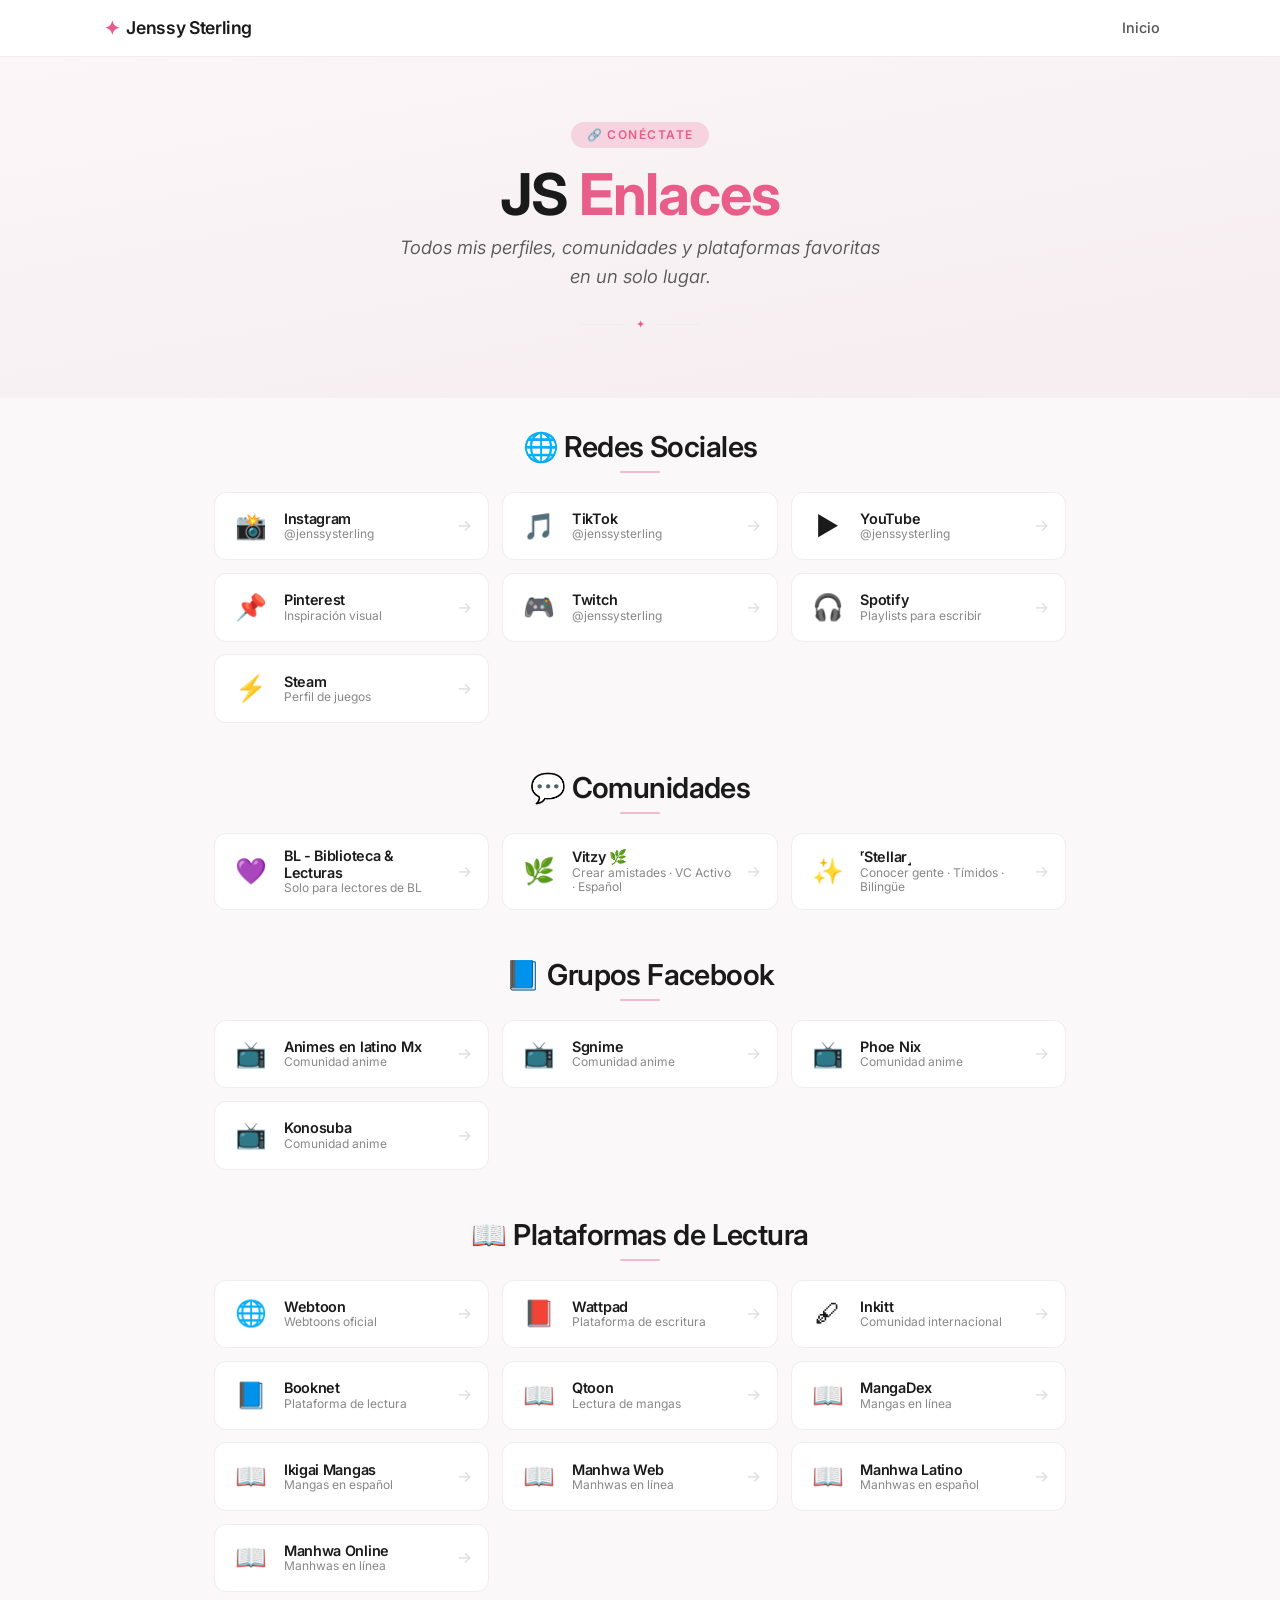
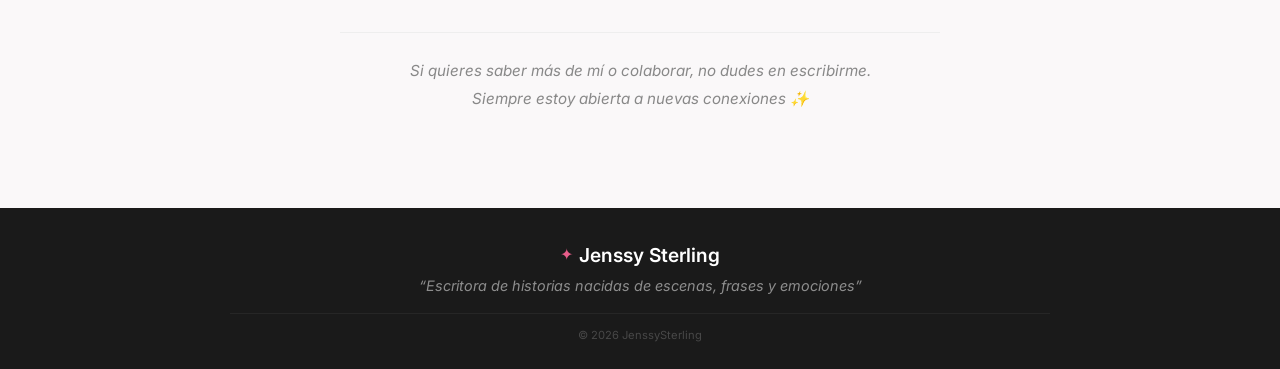
==== jenssyenlaces.html @ d13a1248 "Add files via upload" ====
<!DOCTYPE html>
<html lang="es">
<head>
    <meta charset="UTF-8" />
    <meta name="viewport" content="width=device-width, initial-scale=1.0" />
    <title>Enlaces · Jenssy Sterling</title>

    <!-- Favicon -->
    <link rel="icon" href="images/favicon.svg" type="image/svg+xml" />

    <!-- Google Fonts -->
    <link href="https://fonts.googleapis.com/css2?family=Inter:opsz,wght@14..32,300;14..32,400;14..32,500;14..32,600;14..32,700&family=Playfair+Display:ital,wght@0,400;0,600;0,700;1,400&display=swap" rel="stylesheet" />

    <!-- CSS -->
    <link rel="stylesheet" href="css/jenssyenlaces.css" />
</head>
<body>

    <!-- ==========================================
    NAVEGACIÓN
    ========================================== -->
    <header class="header" role="banner">
        <div class="header-inner">
            <a href="index.html" class="logo">
                <span class="logo-mark">✦</span>
                <span class="logo-name">Jenssy Sterling</span>
            </a>

            <button class="menu-toggle" id="menuToggle" aria-label="Abrir menú">
                <span></span>
                <span></span>
                <span></span>
            </button>

            <nav class="nav" id="mainNav" role="navigation" aria-label="Principal">
                <ul class="nav-list">
                    <li><a href="index.html">Inicio</a></li>
                </ul>
            </nav>
        </div>
    </header>

    <!-- ==========================================
    HERO - ENLACES
    ========================================== -->
    <section class="hero hero-enlaces">
        <div class="hero-content">
            <span class="hero-eyebrow">🔗 Conéctate</span>
            <h1>JS <span class="accent">Enlaces</span></h1>
            <p class="hero-description">
                Todos mis perfiles, comunidades y plataformas favoritas en un solo lugar.
            </p>
            <div class="hero-divider" aria-hidden="true">
                <span></span>
                <span>✦</span>
                <span></span>
            </div>
        </div>
    </section>

    <!-- ==========================================
    CONTENIDO - ENLACES
    ========================================== -->
    <section class="section-enlaces">
        <div class="container">

            <!-- ==========================================
            REDES SOCIALES
            ========================================== -->
            <div class="links-group">
                <h2 class="links-group-title">🌐 Redes Sociales</h2>
                <div class="links-grid">
                    <a href="https://www.instagram.com/jenssysterling/" target="_blank" rel="noopener noreferrer" class="link-card link-instagram">
                        <span class="link-icon">📸</span>
                        <div class="link-info">
                            <h3>Instagram</h3>
                            <p>@jenssysterling</p>
                        </div>
                        <span class="link-arrow">→</span>
                    </a>

                    <a href="https://www.tiktok.com/@jenssysterling" target="_blank" rel="noopener noreferrer" class="link-card link-tiktok">
                        <span class="link-icon">🎵</span>
                        <div class="link-info">
                            <h3>TikTok</h3>
                            <p>@jenssysterling</p>
                        </div>
                        <span class="link-arrow">→</span>
                    </a>

                    <a href="https://www.youtube.com/@jenssysterling" target="_blank" rel="noopener noreferrer" class="link-card link-youtube">
                        <span class="link-icon">▶️</span>
                        <div class="link-info">
                            <h3>YouTube</h3>
                            <p>@jenssysterling</p>
                        </div>
                        <span class="link-arrow">→</span>
                    </a>

                    <a href="https://pin.it/4pqTqiMQb" target="_blank" rel="noopener noreferrer" class="link-card link-pinterest">
                        <span class="link-icon">📌</span>
                        <div class="link-info">
                            <h3>Pinterest</h3>
                            <p>Inspiración visual</p>
                        </div>
                        <span class="link-arrow">→</span>
                    </a>

                    <a href="https://www.twitch.tv/jenssysterling" target="_blank" rel="noopener noreferrer" class="link-card link-twitch">
                        <span class="link-icon">🎮</span>
                        <div class="link-info">
                            <h3>Twitch</h3>
                            <p>@jenssysterling</p>
                        </div>
                        <span class="link-arrow">→</span>
                    </a>

                    <a href="https://open.spotify.com/user/31fdpdenr7m7wddooao5t4zk6hvm?si=e627bb0e46054dc8" target="_blank" rel="noopener noreferrer" class="link-card link-spotify">
                        <span class="link-icon">🎧</span>
                        <div class="link-info">
                            <h3>Spotify</h3>
                            <p>Playlists para escribir</p>
                        </div>
                        <span class="link-arrow">→</span>
                    </a>

                    <a href="https://steamcommunity.com/profiles/76561198737552667/" target="_blank" rel="noopener noreferrer" class="link-card link-steam">
                        <span class="link-icon">⚡</span>
                        <div class="link-info">
                            <h3>Steam</h3>
                            <p>Perfil de juegos</p>
                        </div>
                        <span class="link-arrow">→</span>
                    </a>
                </div>
            </div>

            <!-- ==========================================
            COMUNIDADES DISCORD
            ========================================== -->
            <div class="links-group">
                <h2 class="links-group-title">💬 Comunidades</h2>
                <div class="links-grid">
                    <a href="https://discord.gg/3evseDwzNm" target="_blank" rel="noopener noreferrer" class="link-card link-discord">
                        <span class="link-icon">💜</span>
                        <div class="link-info">
                            <h3>BL - Biblioteca & Lecturas</h3>
                            <p>Solo para lectores de BL</p>
                        </div>
                        <span class="link-arrow">→</span>
                    </a>

                    <a href="https://discord.gg/7qG47PU43" target="_blank" rel="noopener noreferrer" class="link-card link-discord">
                        <span class="link-icon">🌿</span>
                        <div class="link-info">
                            <h3>Vitzy 🌿</h3>
                            <p>Crear amistades · VC Activo · Español</p>
                        </div>
                        <span class="link-arrow">→</span>
                    </a>

                    <a href="https://discord.com/invite/socializar" target="_blank" rel="noopener noreferrer" class="link-card link-discord">
                        <span class="link-icon">✨</span>
                        <div class="link-info">
                            <h3>ʳStellar˼</h3>
                            <p>Conocer gente · Tímidos · Bilingüe</p>
                        </div>
                        <span class="link-arrow">→</span>
                    </a>
                </div>
            </div>

            <!-- ==========================================
            GRUPOS FACEBOOK
            ========================================== -->
            <div class="links-group">
                <h2 class="links-group-title">📘 Grupos Facebook</h2>
                <div class="links-grid">
                    <a href="https://www.facebook.com/profile.php?id=61566806650233" target="_blank" rel="noopener noreferrer" class="link-card link-facebook">
                        <span class="link-icon">📺</span>
                        <div class="link-info">
                            <h3>Animes en latino Mx</h3>
                            <p>Comunidad anime</p>
                        </div>
                        <span class="link-arrow">→</span>
                    </a>

                    <a href="https://www.facebook.com/profile.php?id=61589664973635" target="_blank" rel="noopener noreferrer" class="link-card link-facebook">
                        <span class="link-icon">📺</span>
                        <div class="link-info">
                            <h3>Sgnime</h3>
                            <p>Comunidad anime</p>
                        </div>
                        <span class="link-arrow">→</span>
                    </a>

                    <a href="https://www.facebook.com/profile.php?id=100090453219533" target="_blank" rel="noopener noreferrer" class="link-card link-facebook">
                        <span class="link-icon">📺</span>
                        <div class="link-info">
                            <h3>Phoe Nix</h3>
                            <p>Comunidad anime</p>
                        </div>
                        <span class="link-arrow">→</span>
                    </a>

                    <a href="https://www.facebook.com/profile.php?id=61591386157137" target="_blank" rel="noopener noreferrer" class="link-card link-facebook">
                        <span class="link-icon">📺</span>
                        <div class="link-info">
                            <h3>Konosuba</h3>
                            <p>Comunidad anime</p>
                        </div>
                        <span class="link-arrow">→</span>
                    </a>
                </div>
            </div>

            <!-- ==========================================
            PLATAFORMAS DE LECTURA
            ========================================== -->
            <div class="links-group">
                <h2 class="links-group-title">📖 Plataformas de Lectura</h2>
                <div class="links-grid">
                    <a href="https://www.webtoons.com/es/" target="_blank" rel="noopener noreferrer" class="link-card link-webtoon">
                        <span class="link-icon">🌐</span>
                        <div class="link-info">
                            <h3>Webtoon</h3>
                            <p>Webtoons oficial</p>
                        </div>
                        <span class="link-arrow">→</span>
                    </a>

                    <a href="https://www.wattpad.com/home" target="_blank" rel="noopener noreferrer" class="link-card link-wattpad">
                        <span class="link-icon">📕</span>
                        <div class="link-info">
                            <h3>Wattpad</h3>
                            <p>Plataforma de escritura</p>
                        </div>
                        <span class="link-arrow">→</span>
                    </a>

                    <a href="https://www.inkitt.com/es" target="_blank" rel="noopener noreferrer" class="link-card link-inkitt">
                        <span class="link-icon">🖋</span>
                        <div class="link-info">
                            <h3>Inkitt</h3>
                            <p>Comunidad internacional</p>
                        </div>
                        <span class="link-arrow">→</span>
                    </a>

                    <a href="https://booknet.com/es" target="_blank" rel="noopener noreferrer" class="link-card link-booknet">
                        <span class="link-icon">📘</span>
                        <div class="link-info">
                            <h3>Booknet</h3>
                            <p>Plataforma de lectura</p>
                        </div>
                        <span class="link-arrow">→</span>
                    </a>

                    <a href="https://qtoon.org/" target="_blank" rel="noopener noreferrer" class="link-card link-manga">
                        <span class="link-icon">📖</span>
                        <div class="link-info">
                            <h3>Qtoon</h3>
                            <p>Lectura de mangas</p>
                        </div>
                        <span class="link-arrow">→</span>
                    </a>

                    <a href="https://mangadex.org/" target="_blank" rel="noopener noreferrer" class="link-card link-manga">
                        <span class="link-icon">📖</span>
                        <div class="link-info">
                            <h3>MangaDex</h3>
                            <p>Mangas en línea</p>
                        </div>
                        <span class="link-arrow">→</span>
                    </a>

                    <a href="https://ikigaimangas.com/" target="_blank" rel="noopener noreferrer" class="link-card link-manga">
                        <span class="link-icon">📖</span>
                        <div class="link-info">
                            <h3>Ikigai Mangas</h3>
                            <p>Mangas en español</p>
                        </div>
                        <span class="link-arrow">→</span>
                    </a>

                    <a href="https://manhwaweb.com/" target="_blank" rel="noopener noreferrer" class="link-card link-manga">
                        <span class="link-icon">📖</span>
                        <div class="link-info">
                            <h3>Manhwa Web</h3>
                            <p>Manhwas en línea</p>
                        </div>
                        <span class="link-arrow">→</span>
                    </a>

                    <a href="https://manhwa-latino.com/" target="_blank" rel="noopener noreferrer" class="link-card link-manga">
                        <span class="link-icon">📖</span>
                        <div class="link-info">
                            <h3>Manhwa Latino</h3>
                            <p>Manhwas en español</p>
                        </div>
                        <span class="link-arrow">→</span>
                    </a>

                    <a href="https://manhwa-online.com/" target="_blank" rel="noopener noreferrer" class="link-card link-manga">
                        <span class="link-icon">📖</span>
                        <div class="link-info">
                            <h3>Manhwa Online</h3>
                            <p>Manhwas en línea</p>
                        </div>
                        <span class="link-arrow">→</span>
                    </a>
                </div>
            </div>

            <!-- Mensaje final -->
            <p class="enlaces-message">
                Si quieres saber más de mí o colaborar, no dudes en escribirme. 
                <br>Siempre estoy abierta a nuevas conexiones ✨
            </p>

        </div>
    </section>

    <!-- ==========================================
    FOOTER (simplificado)
    ========================================== -->
    <footer class="footer" role="contentinfo">
        <div class="footer-inner">
            <div class="footer-brand">
                <span class="footer-mark">✦</span>
                <span class="footer-name">Jenssy Sterling</span>
            </div>
            <p class="footer-tagline">
                “Escritora de historias nacidas de escenas, frases y emociones”
            </p>
            <div class="footer-bottom">
                <span>&copy; 2026 JenssySterling</span>
            </div>
        </div>
    </footer>

    <!-- ==========================================
    SCRIPTS
    ========================================== -->
    <script src="js/script.js"></script>
</body>
</html>
---- css/jenssyenlaces.css ----
/* ==========================================
   JENSSY STERLING · ENLACES
   ========================================== */

/* ---------- RESET ---------- */
*,
*::before,
*::after {
    margin: 0;
    padding: 0;
    box-sizing: border-box;
}

html {
    scroll-behavior: smooth;
}

body {
    font-family: 'Inter', -apple-system, BlinkMacSystemFont, 'Segoe UI', Roboto, sans-serif;
    background: #faf8f9;
    color: #1a1a1a;
    line-height: 1.6;
    -webkit-font-smoothing: antialiased;
}

img {
    max-width: 100%;
    display: block;
}

a {
    text-decoration: none;
    color: inherit;
    transition: all 0.3s ease;
}

/* ---------- VARIABLES (ROSADO) ---------- */
:root {
    --primary: #e85d8a;
    --primary-dark: #c94a74;
    --primary-light: #f5d4df;
    --secondary: #b8a0d4;
    --text: #1a1a1a;
    --text-light: #555;
    --text-muted: #888;
    --bg: #faf8f9;
    --bg-card: #ffffff;
    --border: #eee;
    --shadow: 0 8px 30px rgba(0, 0, 0, 0.06);
    --shadow-hover: 0 16px 48px rgba(0, 0, 0, 0.10);
    --radius: 20px;
    --radius-sm: 12px;
    --transition: all 0.25s ease;
}

/* ---------- TIPOGRAFÍA ---------- */
h1,
h2,
h3 {
    font-weight: 600;
    letter-spacing: -0.02em;
    line-height: 1.2;
}

h1 {
    font-size: 3.6rem;
}
h2 {
    font-size: 2rem;
}
h3 {
    font-size: 1.25rem;
}

p {
    color: var(--text-light);
}

/* ---------- CONTENEDOR ---------- */
.container {
    max-width: 900px;
    margin: 0 auto;
    padding: 0 1.5rem;
}

/* ==========================================
   SCROLLBAR PERSONALIZADA
   ========================================== */
::-webkit-scrollbar {
    width: 6px;
    height: 6px;
}

::-webkit-scrollbar-track {
    background: var(--bg);
    border-radius: 3px;
}

::-webkit-scrollbar-thumb {
    background: var(--primary);
    border-radius: 3px;
}

::-webkit-scrollbar-thumb:hover {
    background: var(--primary-dark);
}

/* ==========================================
   HEADER / NAVEGACIÓN
   ========================================== */
.header {
    position: sticky;
    top: 0;
    z-index: 100;
    background: rgba(255, 255, 255, 0.88);
    backdrop-filter: blur(12px);
    -webkit-backdrop-filter: blur(12px);
    border-bottom: 1px solid var(--border);
}

.header-inner {
    max-width: 1120px;
    margin: 0 auto;
    padding: 0.8rem 1.5rem;
    display: flex;
    align-items: center;
    justify-content: space-between;
}

.logo {
    display: flex;
    align-items: center;
    gap: 0.4rem;
    font-weight: 600;
    font-size: 1.1rem;
    color: var(--text);
}

.logo-mark {
    color: var(--primary);
    font-size: 1.2rem;
}

.logo-name {
    letter-spacing: -0.02em;
}

.menu-toggle {
    display: none;
    flex-direction: column;
    gap: 4.5px;
    background: none;
    border: none;
    cursor: pointer;
    padding: 4px;
}

.menu-toggle span {
    width: 26px;
    height: 2px;
    background: var(--text);
    border-radius: 2px;
    transition: var(--transition);
}

.menu-toggle.active span:nth-child(1) {
    transform: rotate(45deg) translate(4.5px, 4.5px);
}
.menu-toggle.active span:nth-child(2) {
    opacity: 0;
}
.menu-toggle.active span:nth-child(3) {
    transform: rotate(-45deg) translate(4.5px, -4.5px);
}

.nav-list {
    list-style: none;
    display: flex;
    align-items: center;
    gap: 0.25rem;
}

.nav-list a {
    padding: 0.4rem 1rem;
    border-radius: 50px;
    font-size: 0.9rem;
    font-weight: 500;
    color: var(--text-light);
    transition: var(--transition);
}

.nav-list a:hover {
    color: var(--text);
    background: var(--bg);
}

/* ==========================================
   HERO - ENLACES (ROSADO)
   ========================================== */
.hero {
    padding: 4rem 1.5rem;
    text-align: center;
    position: relative;
    background: linear-gradient(170deg, #fcf6f8 0%, #f5edf0 100%);
    overflow: hidden;
}

.hero-content {
    position: relative;
    z-index: 2;
    max-width: 640px;
    margin: 0 auto;
}

.hero-eyebrow {
    display: inline-block;
    font-size: 0.75rem;
    font-weight: 600;
    text-transform: uppercase;
    letter-spacing: 0.12em;
    color: var(--primary);
    background: var(--primary-light);
    padding: 0.2rem 1rem;
    border-radius: 50px;
    margin-bottom: 0.75rem;
}

.hero h1 {
    font-size: 3.6rem;
    font-weight: 700;
    color: var(--text);
    margin-bottom: 0.25rem;
}

.hero h1 .accent {
    color: var(--primary);
}

.hero-description {
    font-size: 1.15rem;
    color: var(--text-light);
    max-width: 480px;
    margin: 0 auto;
    font-weight: 350;
    font-style: italic;
}

.hero-divider {
    display: flex;
    align-items: center;
    justify-content: center;
    gap: 0.75rem;
    margin: 1.5rem auto 0;
    width: 120px;
}

.hero-divider span {
    display: block;
    height: 1px;
    background: var(--border);
    flex: 1;
}

.hero-divider span:first-child,
.hero-divider span:last-child {
    flex: 2;
}

.hero-divider span:nth-child(2) {
    flex: 0;
    color: var(--primary);
    font-size: 0.7rem;
    background: none;
    height: auto;
}

.hero-ornaments {
    position: absolute;
    inset: 0;
    pointer-events: none;
    overflow: hidden;
    z-index: 1;
}

.ornament {
    position: absolute;
    font-size: 1.4rem;
    color: var(--primary);
    opacity: 0.10;
    animation: float 8s ease-in-out infinite;
}

@keyframes float {
    0%, 100% { transform: translateY(0) rotate(0deg); }
    50% { transform: translateY(-16px) rotate(4deg); }
}

/* ==========================================
   ENLACES - CONTENIDO PRINCIPAL
   ========================================== */
.section-enlaces {
    padding: 2rem 0 4rem 0;
}

/* Grupos de enlaces */
.links-group {
    margin-bottom: 3rem;
}

.links-group:last-of-type {
    margin-bottom: 0;
}

.links-group-title {
    font-size: 1.8rem;
    color: var(--text);
    text-align: center;
    margin-bottom: 1.2rem;
    font-weight: 600;
    letter-spacing: -0.02em;
}

.links-group-title::after {
    content: '';
    display: block;
    width: 40px;
    height: 2px;
    background: var(--primary);
    margin: 0.4rem auto 0;
    border-radius: 2px;
    opacity: 0.4;
}

/* Grid de enlaces */
.links-grid {
    display: grid;
    grid-template-columns: repeat(auto-fit, minmax(240px, 1fr));
    gap: 0.8rem;
    max-width: 900px;
    margin: 0 auto;
}

/* Tarjeta de enlace */
.link-card {
    display: flex;
    align-items: center;
    gap: 0.8rem;
    padding: 0.8rem 1rem;
    background: var(--bg-card);
    border-radius: var(--radius-sm);
    border: 1px solid var(--border);
    text-decoration: none;
    transition: var(--transition);
}

.link-card:hover {
    transform: translateY(-4px);
    box-shadow: var(--shadow-hover);
    border-color: var(--primary-light);
}

.link-card:hover .link-arrow {
    transform: translateX(4px);
    color: var(--primary);
    opacity: 1;
}

.link-icon {
    font-size: 1.6rem;
    flex-shrink: 0;
    width: 40px;
    text-align: center;
}

.link-info {
    flex: 1;
    min-width: 0;
}

.link-info h3 {
    font-size: 0.9rem;
    font-weight: 600;
    color: var(--text);
    margin: 0;
    line-height: 1.2;
}

.link-info p {
    font-size: 0.75rem;
    color: var(--text-muted);
    margin: 0;
    line-height: 1.2;
}

.link-arrow {
    font-size: 1rem;
    color: var(--text-muted);
    transition: var(--transition);
    flex-shrink: 0;
    opacity: 0.3;
}

/* ==========================================
   COLORES POR PLATAFORMA (HOVER SUTIL)
   ========================================== */

/* Redes Sociales */
.link-instagram:hover {
    border-color: #e1306c;
}
.link-instagram:hover .link-arrow {
    color: #e1306c;
}

.link-tiktok:hover {
    border-color: #FE2C55;
}
.link-tiktok:hover .link-arrow {
    color: #FE2C55;
}

.link-youtube:hover {
    border-color: #FF0000;
}
.link-youtube:hover .link-arrow {
    color: #FF0000;
}

.link-pinterest:hover {
    border-color: #E60023;
}
.link-pinterest:hover .link-arrow {
    color: #E60023;
}

.link-twitch:hover {
    border-color: #9146FF;
}
.link-twitch:hover .link-arrow {
    color: #9146FF;
}

.link-spotify:hover {
    border-color: #1DB954;
}
.link-spotify:hover .link-arrow {
    color: #1DB954;
}

.link-steam:hover {
    border-color: #66c0f4;
}
.link-steam:hover .link-arrow {
    color: #66c0f4;
}

/* Comunidades */
.link-discord:hover {
    border-color: #5865F2;
}
.link-discord:hover .link-arrow {
    color: #5865F2;
}

/* Facebook */
.link-facebook:hover {
    border-color: #1877F2;
}
.link-facebook:hover .link-arrow {
    color: #1877F2;
}

/* Plataformas de Lectura */
.link-webtoon:hover {
    border-color: #00DC64;
}
.link-webtoon:hover .link-arrow {
    color: #00DC64;
}

.link-wattpad:hover {
    border-color: #ff500a;
}
.link-wattpad:hover .link-arrow {
    color: #ff500a;
}

.link-inkitt:hover {
    border-color: #121212;
}
.link-inkitt:hover .link-arrow {
    color: #121212;
}

.link-booknet:hover {
    border-color: #83325a;
}
.link-booknet:hover .link-arrow {
    color: #83325a;
}

.link-manga:hover {
    border-color: var(--primary);
}
.link-manga:hover .link-arrow {
    color: var(--primary);
}

/* ==========================================
   MENSAJE FINAL
   ========================================== */
.enlaces-message {
    text-align: center;
    font-size: 0.95rem;
    color: var(--text-muted);
    max-width: 600px;
    margin: 2.5rem auto 0;
    font-style: italic;
    line-height: 1.8;
    padding-top: 1.5rem;
    border-top: 1px solid var(--border);
}

/* ==========================================
   LÍNEA SEPARADORA (opcional)
   ========================================== */
.section-divider {
    border: none;
    height: 1px;
    background: linear-gradient(to right, transparent, var(--border), transparent);
    max-width: 120px;
    margin: 0 auto;
    opacity: 0.4;
}

.section-divider-icon {
    border: none;
    height: 1px;
    background: linear-gradient(to right, transparent, var(--border) 25%, var(--border) 75%, transparent);
    max-width: 140px;
    margin: 0 auto;
    opacity: 0.3;
    position: relative;
}

.section-divider-icon::after {
    content: '✦';
    position: absolute;
    top: 50%;
    left: 50%;
    transform: translate(-50%, -50%);
    background: var(--bg-card);
    padding: 0 0.6rem;
    color: var(--primary);
    font-size: 0.6rem;
    opacity: 0.5;
}

/* ==========================================
   FOOTER SIMPLIFICADO
   ========================================== */
.footer {
    background: #1a1a1a;
    color: rgba(255, 255, 255, 0.7);
    padding: 2rem 1.5rem 1.5rem;
    text-align: center;
    margin-top: 2rem;
}

.footer-inner {
    max-width: 820px;
    margin: 0 auto;
}

.footer-brand {
    display: flex;
    align-items: center;
    justify-content: center;
    gap: 0.4rem;
    margin-bottom: 0.2rem;
}

.footer-mark {
    color: var(--primary);
    font-size: 1rem;
}

.footer-name {
    font-weight: 600;
    font-size: 1.2rem;
    color: #fff;
}

.footer-tagline {
    font-size: 0.9rem;
    color: rgba(255, 255, 255, 0.5);
    font-style: italic;
    margin-bottom: 1rem;
}

.footer-bottom {
    font-size: 0.7rem;
    color: rgba(255, 255, 255, 0.2);
    display: flex;
    justify-content: center;
    align-items: center;
    flex-wrap: wrap;
    padding-top: 0.8rem;
    border-top: 1px solid rgba(255, 255, 255, 0.05);
}

/* ==========================================
   RESPONSIVE - ENLACES
   ========================================== */

@media (max-width: 820px) {
    .hero h1 {
        font-size: 2.8rem;
    }

    .links-grid {
        grid-template-columns: repeat(auto-fit, minmax(200px, 1fr));
        gap: 0.6rem;
    }

    .links-group-title {
        font-size: 1.6rem;
    }

    .section-divider,
    .section-divider-icon {
        max-width: 80px;
    }

    .section-divider-icon::after {
        font-size: 0.5rem;
        padding: 0 0.3rem;
    }
}

@media (max-width: 640px) {
    .menu-toggle {
        display: flex;
    }

    .nav {
        position: absolute;
        top: 100%;
        left: 0;
        right: 0;
        background: var(--bg-card);
        border-bottom: 1px solid var(--border);
        padding: 1rem 1.5rem;
        display: none;
        box-shadow: var(--shadow);
    }

    .nav.is-open {
        display: block;
    }

    .nav-list {
        flex-direction: column;
        align-items: stretch;
        gap: 0.25rem;
    }

    .nav-list a {
        text-align: center;
        padding: 0.6rem;
        border-radius: var(--radius-sm);
    }

    .hero {
        padding: 3rem 1rem;
    }

    .hero h1 {
        font-size: 2.4rem;
    }

    .hero-description {
        font-size: 1rem;
    }

    .section-enlaces {
        padding: 1.5rem 0 3rem 0;
    }

    .links-group {
        margin-bottom: 2rem;
    }

    .links-group-title {
        font-size: 1.4rem;
        margin-bottom: 1rem;
    }

    .links-grid {
        grid-template-columns: 1fr 1fr;
        gap: 0.6rem;
        max-width: 100%;
    }

    .link-card {
        padding: 0.6rem 0.8rem;
        flex-direction: column;
        text-align: center;
        gap: 0.2rem;
    }

    .link-icon {
        font-size: 1.6rem;
        width: auto;
    }

    .link-info h3 {
        font-size: 0.8rem;
    }

    .link-info p {
        font-size: 0.65rem;
    }

    .link-arrow {
        display: none;
    }

    .link-card:hover {
        transform: translateY(-2px);
    }

    .enlaces-message {
        font-size: 0.85rem;
        margin-top: 1.5rem;
        padding-top: 1rem;
    }

    .footer {
        padding: 1.5rem 1rem 1rem;
        margin-top: 1rem;
    }

    .footer-tagline {
        font-size: 0.75rem;
    }

    .footer-bottom {
        font-size: 0.6rem;
    }

    .section-divider,
    .section-divider-icon {
        max-width: 60px;
    }

    .section-divider-icon::after {
        font-size: 0.4rem;
        padding: 0 0.2rem;
    }
}

@media (max-width: 420px) {
    .hero h1 {
        font-size: 2rem;
    }

    .links-grid {
        grid-template-columns: 1fr;
        max-width: 280px;
        margin: 0 auto;
    }

    .link-card {
        flex-direction: row;
        text-align: left;
        padding: 0.6rem 0.8rem;
    }

    .link-icon {
        font-size: 1.4rem;
        width: 36px;
    }

    .link-arrow {
        display: block;
    }

    .links-group-title {
        font-size: 1.2rem;
    }
}
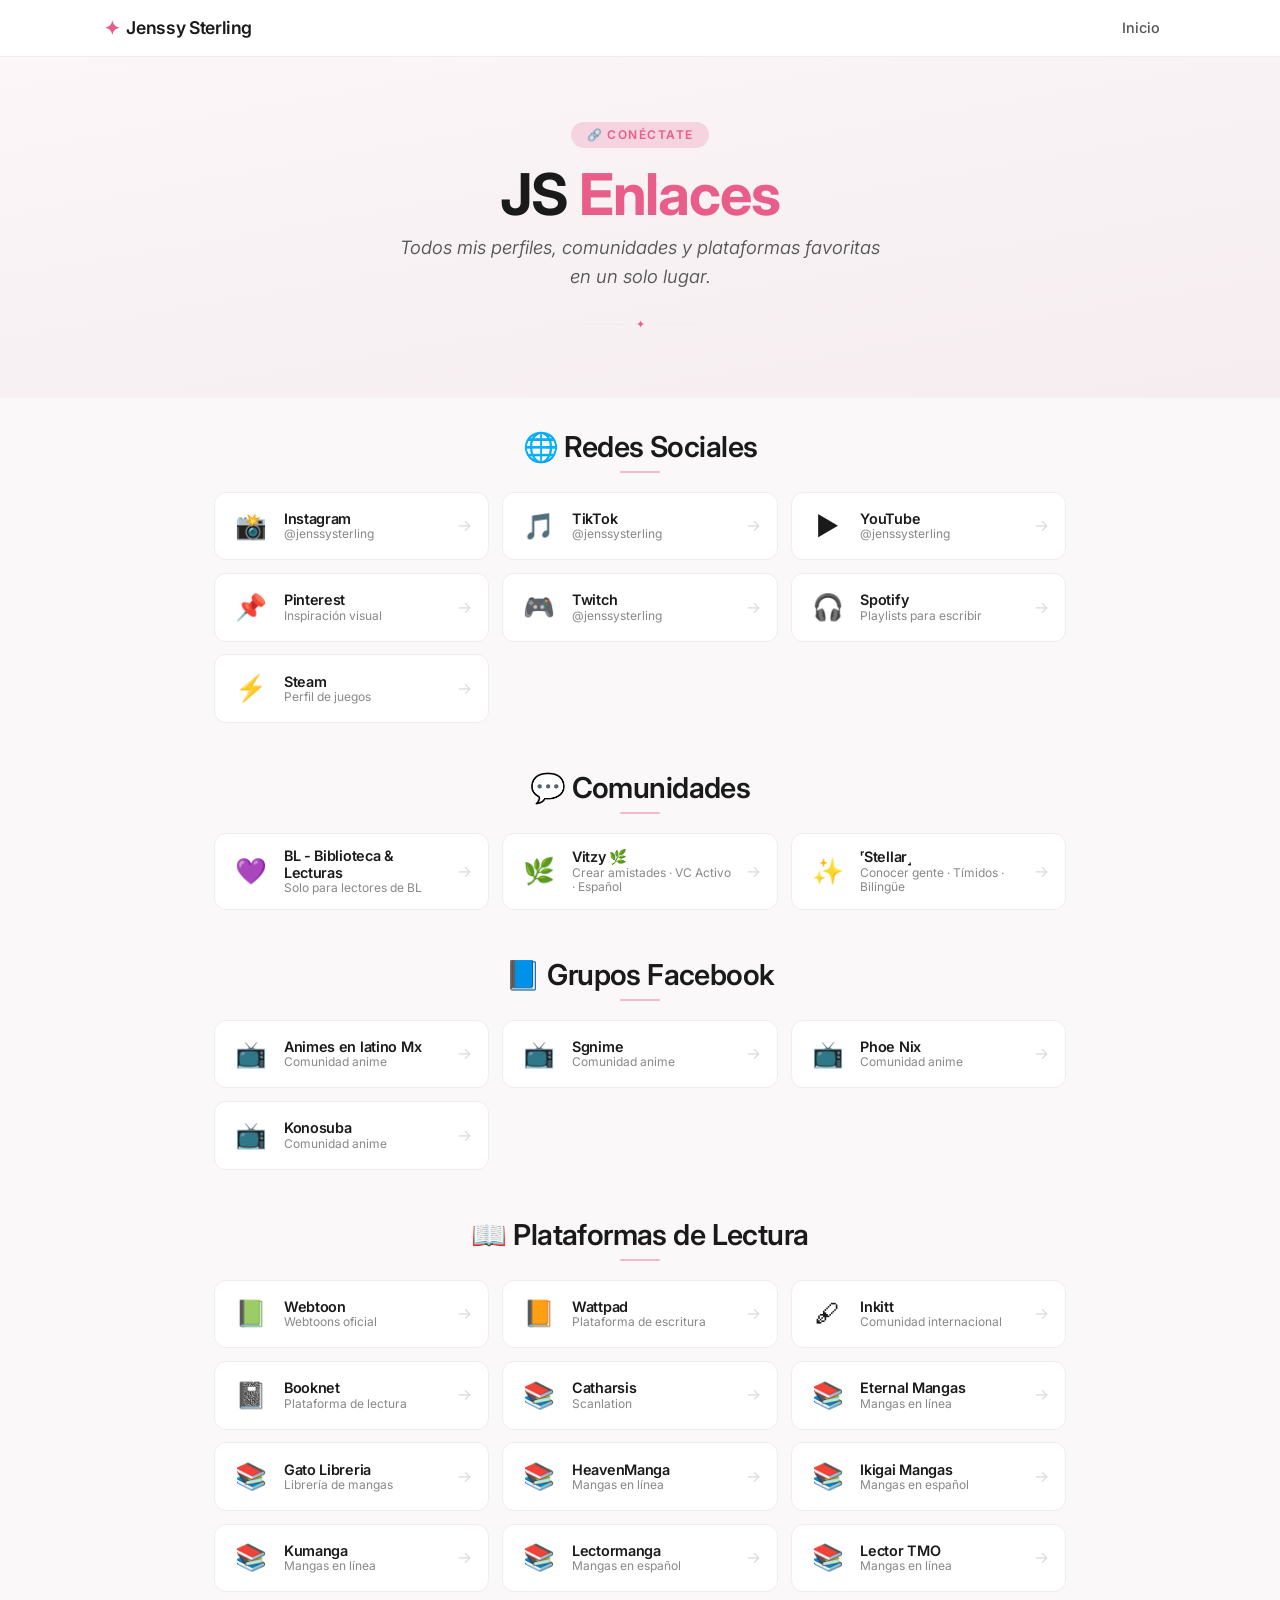
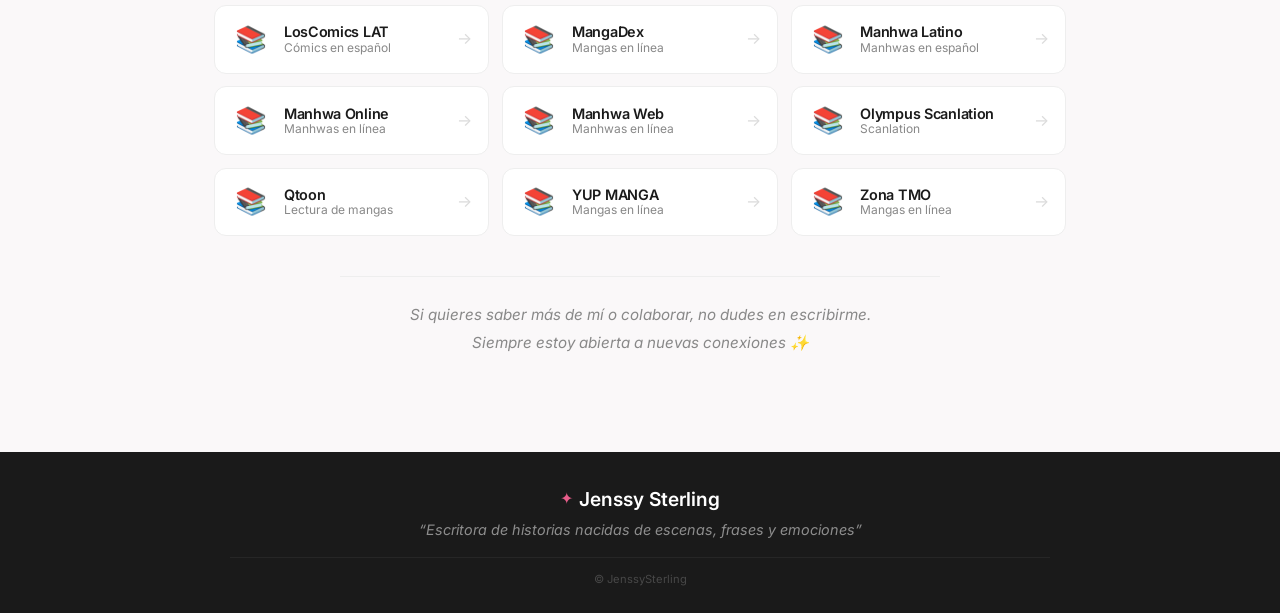
==== commit 5a6eeea3: "Update jenssyenlaces.html" ====
--- a/jenssyenlaces.html
+++ b/jenssyenlaces.html
@@ -3,7 +3,7 @@
 <head>
     <meta charset="UTF-8" />
     <meta name="viewport" content="width=device-width, initial-scale=1.0" />
-    <title>Enlaces · Jenssy Sterling</title>
+    <title>JS · Enlaces</title>
 
     <!-- Favicon -->
     <link rel="icon" href="images/favicon.svg" type="image/svg+xml" />
@@ -213,7 +213,7 @@
                     </a>
                 </div>
             </div>
-
+        
             <!-- ==========================================
             PLATAFORMAS DE LECTURA
             ========================================== -->
@@ -221,7 +221,7 @@
                 <h2 class="links-group-title">📖 Plataformas de Lectura</h2>
                 <div class="links-grid">
                     <a href="https://www.webtoons.com/es/" target="_blank" rel="noopener noreferrer" class="link-card link-webtoon">
-                        <span class="link-icon">🌐</span>
+                        <span class="link-icon">📗</span>
                         <div class="link-info">
                             <h3>Webtoon</h3>
                             <p>Webtoons oficial</p>
@@ -230,7 +230,7 @@
                     </a>
 
                     <a href="https://www.wattpad.com/home" target="_blank" rel="noopener noreferrer" class="link-card link-wattpad">
-                        <span class="link-icon">📕</span>
+                        <span class="link-icon">📙</span>
                         <div class="link-info">
                             <h3>Wattpad</h3>
                             <p>Plataforma de escritura</p>
@@ -248,7 +248,7 @@
                     </a>
 
                     <a href="https://booknet.com/es" target="_blank" rel="noopener noreferrer" class="link-card link-booknet">
-                        <span class="link-icon">📘</span>
+                        <span class="link-icon">📓</span>
                         <div class="link-info">
                             <h3>Booknet</h3>
                             <p>Plataforma de lectura</p>
@@ -256,8 +256,134 @@
                         <span class="link-arrow">→</span>
                     </a>
 
+                    <a href="https://catharsisworld.com/" target="_blank" rel="noopener noreferrer" class="link-card link-manga">
+                        <span class="link-icon">📚</span>
+                        <div class="link-info">
+                            <h3>Catharsis</h3>
+                            <p>Scanlation</p>
+                        </div>
+                        <span class="link-arrow">→</span>
+                    </a>
+
+                    <a href="https://eternalmangas.org/" target="_blank" rel="noopener noreferrer" class="link-card link-manga">
+                        <span class="link-icon">📚</span>
+                        <div class="link-info">
+                            <h3>Eternal Mangas</h3>
+                            <p>Mangas en línea</p>
+                        </div>
+                        <span class="link-arrow">→</span>
+                    </a>
+
+                    <a href="https://gatolibreria.com/" target="_blank" rel="noopener noreferrer" class="link-card link-manga">
+                        <span class="link-icon">📚</span>
+                        <div class="link-info">
+                            <h3>Gato Libreria</h3>
+                            <p>Librería de mangas</p>
+                        </div>
+                        <span class="link-arrow">→</span>
+                    </a>
+
+                    <a href="https://heavenmanga.com/" target="_blank" rel="noopener noreferrer" class="link-card link-manga">
+                        <span class="link-icon">📚</span>
+                        <div class="link-info">
+                            <h3>HeavenManga</h3>
+                            <p>Mangas en línea</p>
+                        </div>
+                        <span class="link-arrow">→</span>
+                    </a>
+
+                    <a href="https://ikigaimangas.com/" target="_blank" rel="noopener noreferrer" class="link-card link-manga">
+                        <span class="link-icon">📚</span>
+                        <div class="link-info">
+                            <h3>Ikigai Mangas</h3>
+                            <p>Mangas en español</p>
+                        </div>
+                        <span class="link-arrow">→</span>
+                    </a>
+
+                    <a href="https://www.kumanga.com/" target="_blank" rel="noopener noreferrer" class="link-card link-manga">
+                        <span class="link-icon">📚</span>
+                        <div class="link-info">
+                            <h3>Kumanga</h3>
+                            <p>Mangas en línea</p>
+                        </div>
+                        <span class="link-arrow">→</span>
+                    </a>
+
+                    <a href="https://lector-mangas.lat/" target="_blank" rel="noopener noreferrer" class="link-card link-manga">
+                        <span class="link-icon">📚</span>
+                        <div class="link-info">
+                            <h3>Lectormanga</h3>
+                            <p>Mangas en español</p>
+                        </div>
+                        <span class="link-arrow">→</span>
+                    </a>
+
+                    <a href="https://lectortmo.vip/" target="_blank" rel="noopener noreferrer" class="link-card link-manga">
+                        <span class="link-icon">📚</span>
+                        <div class="link-info">
+                            <h3>Lector TMO</h3>
+                            <p>Mangas en línea</p>
+                        </div>
+                        <span class="link-arrow">→</span>
+                    </a>
+
+                    <a href="https://loscomics.lat/" target="_blank" rel="noopener noreferrer" class="link-card link-manga">
+                        <span class="link-icon">📚</span>
+                        <div class="link-info">
+                            <h3>LosComics LAT</h3>
+                            <p>Cómics en español</p>
+                        </div>
+                        <span class="link-arrow">→</span>
+                    </a>
+
+                    <a href="https://mangadex.org/" target="_blank" rel="noopener noreferrer" class="link-card link-manga">
+                        <span class="link-icon">📚</span>
+                        <div class="link-info">
+                            <h3>MangaDex</h3>
+                            <p>Mangas en línea</p>
+                        </div>
+                        <span class="link-arrow">→</span>
+                    </a>
+
+                    <a href="https://manhwa-latino.com/" target="_blank" rel="noopener noreferrer" class="link-card link-manga">
+                        <span class="link-icon">📚</span>
+                        <div class="link-info">
+                            <h3>Manhwa Latino</h3>
+                            <p>Manhwas en español</p>
+                        </div>
+                        <span class="link-arrow">→</span>
+                    </a>
+
+                    <a href="https://manhwa-online.com/" target="_blank" rel="noopener noreferrer" class="link-card link-manga">
+                        <span class="link-icon">📚</span>
+                        <div class="link-info">
+                            <h3>Manhwa Online</h3>
+                            <p>Manhwas en línea</p>
+                        </div>
+                        <span class="link-arrow">→</span>
+                    </a>
+
+                    <a href="https://manhwaweb.com/" target="_blank" rel="noopener noreferrer" class="link-card link-manga">
+                        <span class="link-icon">📚</span>
+                        <div class="link-info">
+                            <h3>Manhwa Web</h3>
+                            <p>Manhwas en línea</p>
+                        </div>
+                        <span class="link-arrow">→</span>
+                    </a>
+
+                    <a href="https://olympusxyz.com/" target="_blank" rel="noopener noreferrer" class="link-card link-manga">
+                        <span class="link-icon">📚</span>
+                        <div class="link-info">
+                            <h3>Olympus Scanlation</h3>
+                            <p>Scanlation</p>
+                        </div>
+                        <span class="link-arrow">→</span>
+                    </a>
+
                     <a href="https://qtoon.org/" target="_blank" rel="noopener noreferrer" class="link-card link-manga">
-                        <span class="link-icon">📖</span>
+                        <span class="link-icon">📚</span>
                         <div class="link-info">
                             <h3>Qtoon</h3>
                             <p>Lectura de mangas</p>
@@ -265,47 +391,20 @@
                         <span class="link-arrow">→</span>
                     </a>
 
-                    <a href="https://mangadex.org/" target="_blank" rel="noopener noreferrer" class="link-card link-manga">
-                        <span class="link-icon">📖</span>
-                        <div class="link-info">
-                            <h3>MangaDex</h3>
-                            <p>Mangas en línea</p>
-                        </div>
-                        <span class="link-arrow">→</span>
-                    </a>
-
-                    <a href="https://ikigaimangas.com/" target="_blank" rel="noopener noreferrer" class="link-card link-manga">
-                        <span class="link-icon">📖</span>
-                        <div class="link-info">
-                            <h3>Ikigai Mangas</h3>
-                            <p>Mangas en español</p>
-                        </div>
-                        <span class="link-arrow">→</span>
-                    </a>
-
-                    <a href="https://manhwaweb.com/" target="_blank" rel="noopener noreferrer" class="link-card link-manga">
-                        <span class="link-icon">📖</span>
-                        <div class="link-info">
-                            <h3>Manhwa Web</h3>
-                            <p>Manhwas en línea</p>
-                        </div>
-                        <span class="link-arrow">→</span>
-                    </a>
-
-                    <a href="https://manhwa-latino.com/" target="_blank" rel="noopener noreferrer" class="link-card link-manga">
-                        <span class="link-icon">📖</span>
-                        <div class="link-info">
-                            <h3>Manhwa Latino</h3>
-                            <p>Manhwas en español</p>
-                        </div>
-                        <span class="link-arrow">→</span>
-                    </a>
-
-                    <a href="https://manhwa-online.com/" target="_blank" rel="noopener noreferrer" class="link-card link-manga">
-                        <span class="link-icon">📖</span>
-                        <div class="link-info">
-                            <h3>Manhwa Online</h3>
-                            <p>Manhwas en línea</p>
+                    <a href="https://www.yupmanga.com/" target="_blank" rel="noopener noreferrer" class="link-card link-manga">
+                        <span class="link-icon">📚</span>
+                        <div class="link-info">
+                            <h3>YUP MANGA</h3>
+                            <p>Mangas en línea</p>
+                        </div>
+                        <span class="link-arrow">→</span>
+                    </a>
+
+                    <a href="https://zonatmo.net/" target="_blank" rel="noopener noreferrer" class="link-card link-manga">
+                        <span class="link-icon">📚</span>
+                        <div class="link-info">
+                            <h3>Zona TMO</h3>
+                            <p>Mangas en línea</p>
                         </div>
                         <span class="link-arrow">→</span>
                     </a>
@@ -334,7 +433,7 @@
                 “Escritora de historias nacidas de escenas, frases y emociones”
             </p>
             <div class="footer-bottom">
-                <span>&copy; 2026 JenssySterling</span>
+                <span>&copy; <span id="year"></span> JenssySterling</span>
             </div>
         </div>
     </footer>
@@ -344,4 +443,4 @@
     ========================================== -->
     <script src="js/script.js"></script>
 </body>
-</html>+</html>
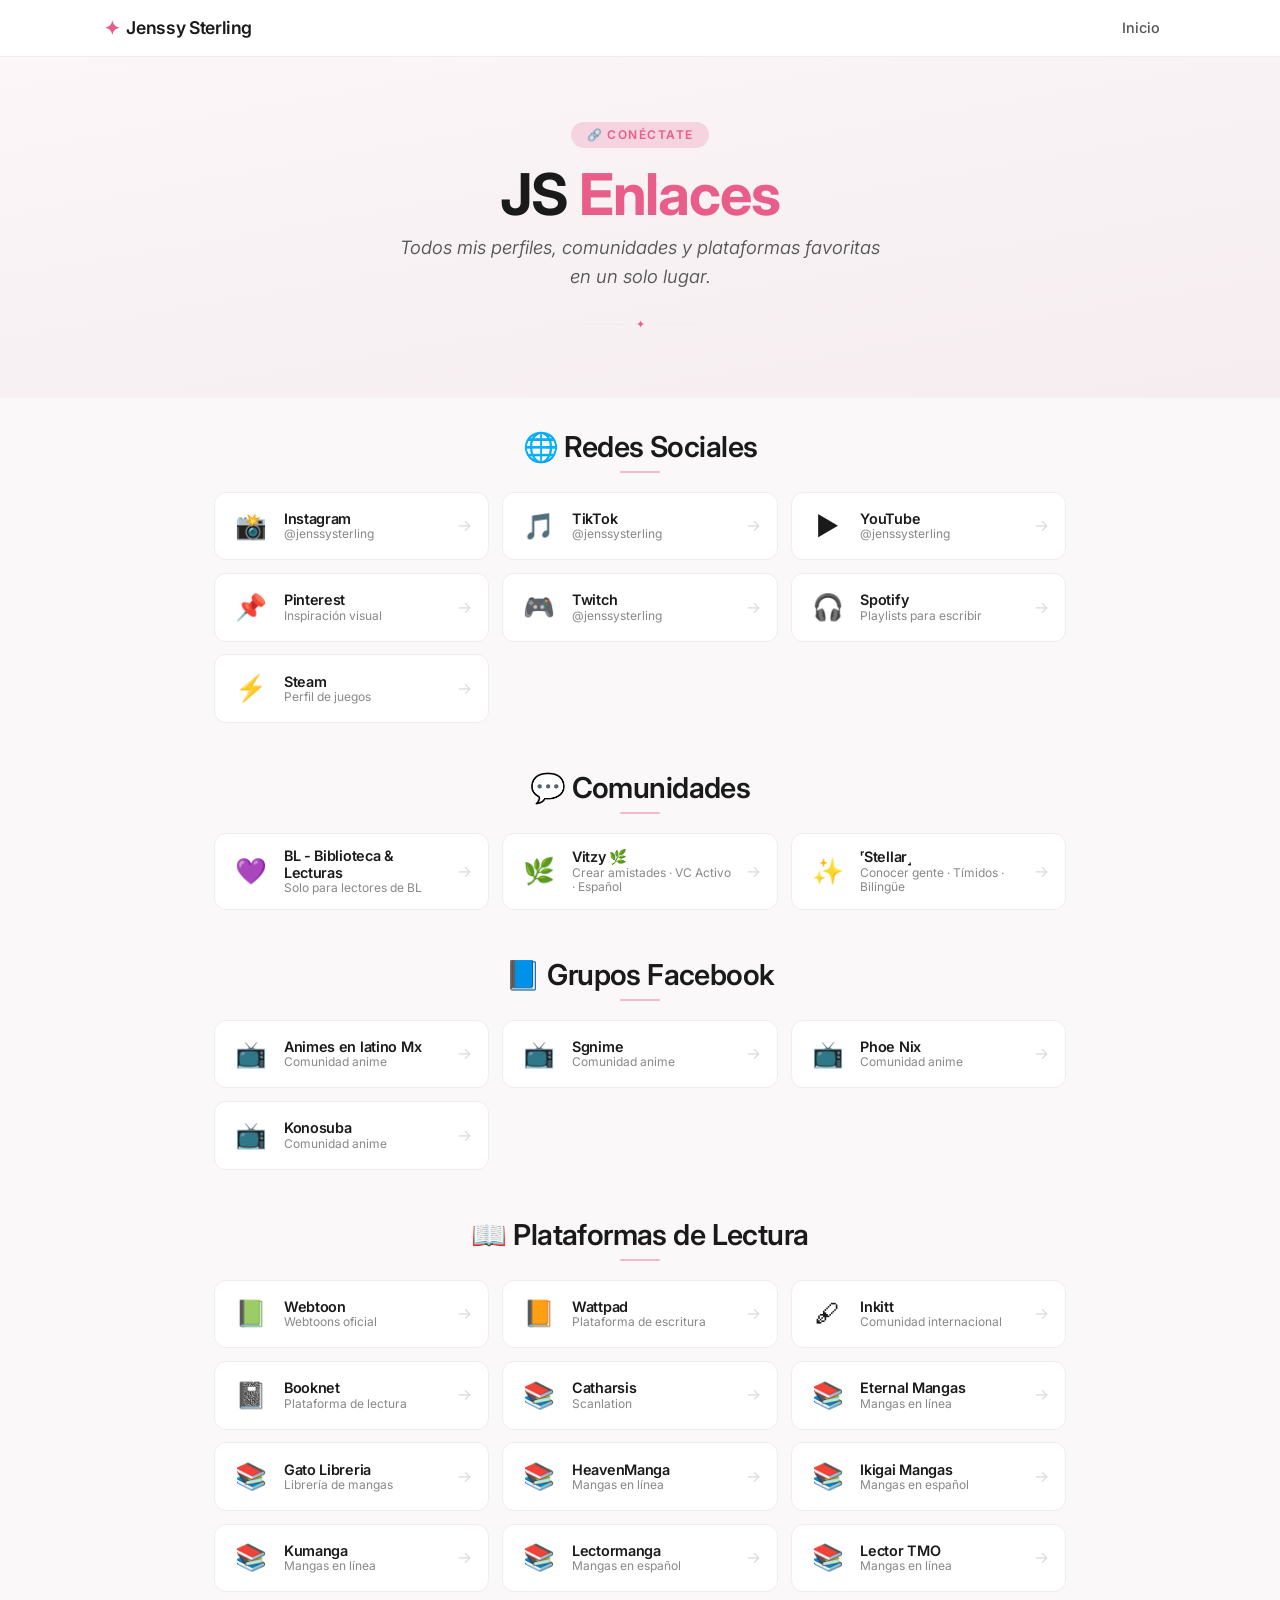
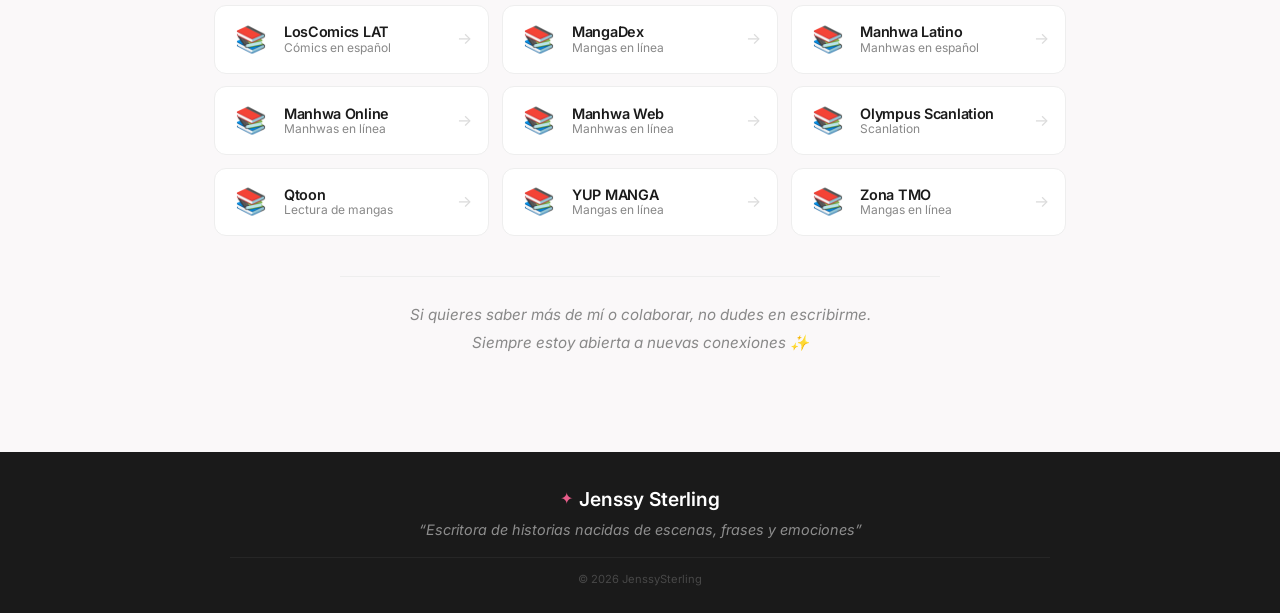
==== commit c8622c74: "Add files via upload" ====
--- a/jenssyenlaces.html
+++ b/jenssyenlaces.html
@@ -443,4 +443,4 @@
     ========================================== -->
     <script src="js/script.js"></script>
 </body>
-</html>
+</html>
